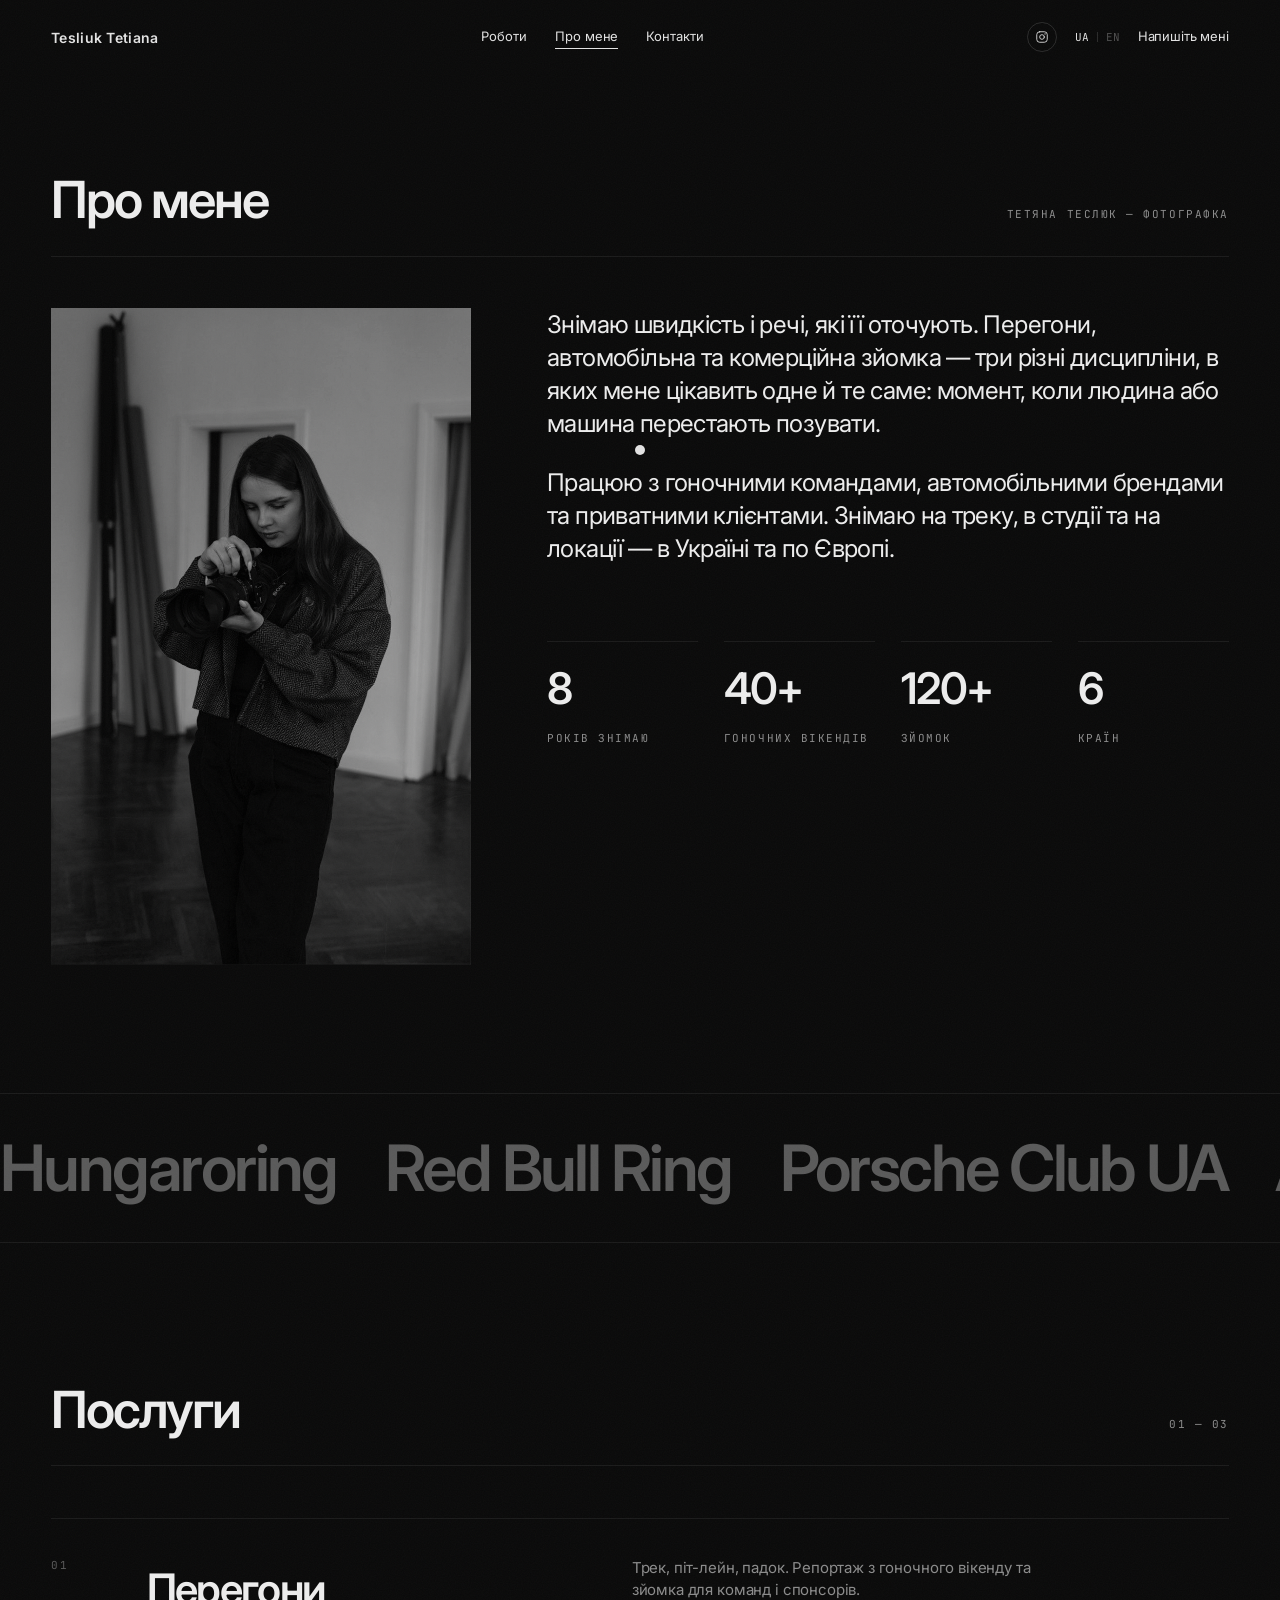
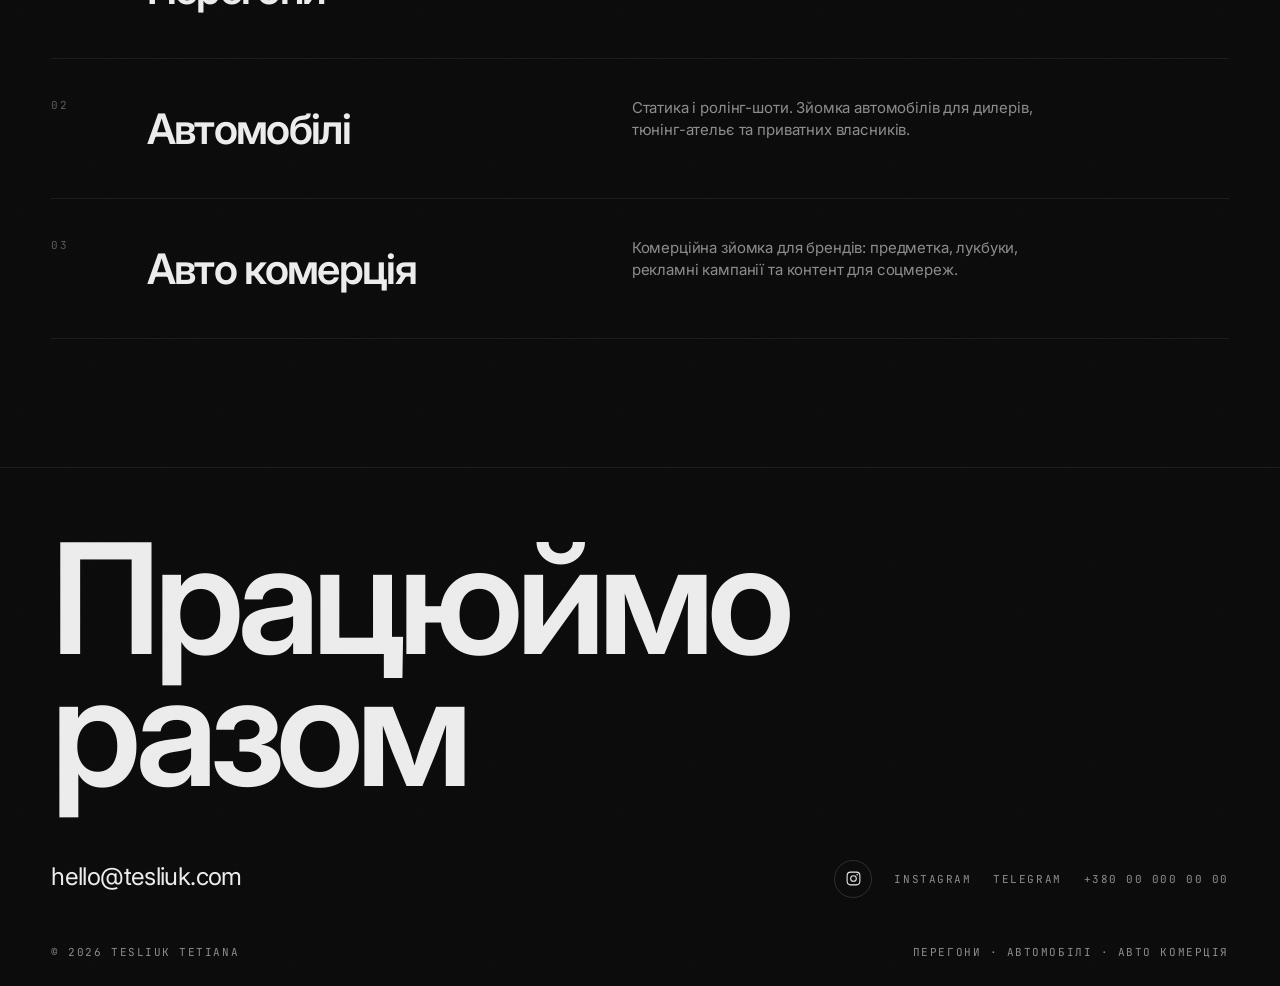
==== about.html @ 34811f21 "Портфолио Tesliuk Tetiana: первая версия сайта Статический сайт без сборки: главная с плывущей ленто" ====
<!doctype html>
<html lang="uk">
<head>
  <meta charset="utf-8">
  <meta name="viewport" content="width=device-width, initial-scale=1">
  <meta name="description" content="">
  <link rel="preconnect" href="https://fonts.googleapis.com">
  <link rel="preconnect" href="https://fonts.gstatic.com" crossorigin>
  <link href="https://fonts.googleapis.com/css2?family=Inter:wght@400;500;600&family=JetBrains+Mono:wght@400&display=swap" rel="stylesheet">
  <link rel="icon" href="/favicon.svg" type="image/svg+xml">
  <link rel="canonical" href="https://tesliuk-tetiana.netlify.app/about.html">

  <meta property="og:type" content="website">
  <meta property="og:site_name" content="Tesliuk Tetiana">
  <meta property="og:locale" content="uk_UA">
  <meta property="og:locale:alternate" content="en_US">
  <meta property="og:url" content="https://tesliuk-tetiana.netlify.app/about.html">
  <meta property="og:title" content="Про мене — Tesliuk Tetiana">
  <meta property="og:description" content="Тетяна Теслюк: перегони, автомобільна та комерційна зйомка.">
  <meta property="og:image" content="https://tesliuk-tetiana.netlify.app/images/hero/drift-bmw.jpg">
  <meta property="og:image:width" content="2000">
  <meta property="og:image:height" content="1124">
  <meta name="twitter:card" content="summary_large_image">

  <link rel="stylesheet" href="assets/css/style.css">
  <title>About — Tesliuk Tetiana</title>
</head>
<body data-title="titles.about">
  <div class="grain"></div>

  <header class="hdr">
    <a class="hdr__logo" href="index.html" data-name>Tesliuk Tetiana</a>

    <nav class="hdr__nav">
      <a class="ul" href="index.html" data-i18n="nav.work">Work</a>
      <a class="ul" href="about.html" data-i18n="nav.about">About</a>
      <a class="ul" href="contact.html" data-i18n="nav.contact">Contact</a>
    </nav>

    <div class="hdr__right">
      <a class="ig" href="#" data-ig target="_blank" rel="noopener" aria-label="Instagram"><svg viewBox="0 0 24 24" fill="none" stroke="currentColor" stroke-width="1.5" stroke-linecap="round" stroke-linejoin="round" aria-hidden="true"><rect x="3" y="3" width="18" height="18" rx="5"/><circle cx="12" cy="12" r="4"/><circle cx="17.2" cy="6.8" r="1.1" fill="currentColor" stroke="none"/></svg></a>
      <div class="lang" data-lang></div>
      <a class="ul" href="contact.html" data-i18n="nav.talk">Let’s talk</a>
    </div>

    <div class="hdr__m">
      <a class="ig" href="#" data-ig target="_blank" rel="noopener" aria-label="Instagram"><svg viewBox="0 0 24 24" fill="none" stroke="currentColor" stroke-width="1.5" stroke-linecap="round" stroke-linejoin="round" aria-hidden="true"><rect x="3" y="3" width="18" height="18" rx="5"/><circle cx="12" cy="12" r="4"/><circle cx="17.2" cy="6.8" r="1.1" fill="currentColor" stroke="none"/></svg></a>
      <div class="lang" data-lang></div>
      <button class="burger" type="button" aria-label="Menu"><i></i><i></i></button>
    </div>
  </header>

  <div class="menu">
    <nav class="menu__list">
      <a href="index.html" data-i18n="nav.work">Work</a>
      <a href="about.html" data-i18n="nav.about">About</a>
      <a href="contact.html" data-i18n="nav.contact">Contact</a>
    </nav>
    <div class="menu__foot">
      <span class="mono">© <span data-year></span> — <span data-name></span></span>
      <a class="ig" href="#" data-ig target="_blank" rel="noopener" aria-label="Instagram"><svg viewBox="0 0 24 24" fill="none" stroke="currentColor" stroke-width="1.5" stroke-linecap="round" stroke-linejoin="round" aria-hidden="true"><rect x="3" y="3" width="18" height="18" rx="5"/><circle cx="12" cy="12" r="4"/><circle cx="17.2" cy="6.8" r="1.1" fill="currentColor" stroke="none"/></svg></a>
    </div>
  </div>

  <section class="sec" style="padding-top:calc(var(--pad) + 110px)">
    <div class="sec__head">
      <h1 class="sec__title" data-i18n="sections.about">About</h1>
      <span class="mono" data-i18n="sections.aboutSub">Tetiana Tesliuk — Photographer</span>
    </div>

    <div class="cols">
      <div class="reveal">
        <div class="frame frame--color" data-ratio="tall" style="max-width:420px">
          <img src="images/about.jpg" alt="Tesliuk Tetiana" loading="lazy">
          <div class="ph"><span>portrait</span></div>
        </div>
      </div>
      <div class="reveal" data-d="1">
        <div class="lead" data-bio></div>

        <div class="facts">
          <div><b>8</b><span class="mono" data-fact></span></div>
          <div><b>40+</b><span class="mono" data-fact></span></div>
          <div><b>120+</b><span class="mono" data-fact></span></div>
          <div><b>6</b><span class="mono" data-fact></span></div>
        </div>
      </div>
    </div>
  </section>

  <div class="marq" data-marquee></div>

  <section class="sec">
    <div class="sec__head">
      <h2 class="sec__title" data-i18n="sections.services">Services</h2>
      <span class="mono" data-i18n="sections.servicesNum">01 — 03</span>
    </div>
    <div class="srv" data-services></div>
  </section>

  <footer class="ftr">
    <h2 class="ftr__big reveal">
      <span data-i18n="footer.big1">Let’s</span><br><span data-i18n="footer.big2">work</span>
    </h2>
    <div class="ftr__row">
      <a class="lead ul" href="#" data-email data-cursor="write"></a>
      <div class="ftr__links mono">
        <a class="ig" href="#" data-ig target="_blank" rel="noopener" aria-label="Instagram"><svg viewBox="0 0 24 24" fill="none" stroke="currentColor" stroke-width="1.5" stroke-linecap="round" stroke-linejoin="round" aria-hidden="true"><rect x="3" y="3" width="18" height="18" rx="5"/><circle cx="12" cy="12" r="4"/><circle cx="17.2" cy="6.8" r="1.1" fill="currentColor" stroke="none"/></svg></a>
        <a class="ul" href="#" data-ig target="_blank" rel="noopener">Instagram</a>
        <a class="ul" href="#" data-tg target="_blank" rel="noopener">Telegram</a>
        <a class="ul" href="#" data-phone></a>
      </div>
    </div>
    <div class="ftr__row mono" style="margin-top:46px">
      <span>© <span data-year></span> <span data-name></span></span>
      <span data-i18n="hero.tagline">Racing · Automotive · Commerce</span>
    </div>
  </footer>

  <script src="assets/js/data.js"></script>
  <script src="assets/js/main.js"></script>
</body>
</html>
---- assets/css/style.css ----
/* ============================================================
   TESLIUK — design system
   ============================================================ */

:root{
  --bg:        #0A0A0A;
  --bg-2:      #111111;
  --line:      rgba(255,255,255,.14);
  --line-soft: rgba(255,255,255,.07);
  --fg:        #EDEDED;
  --fg-dim:    #8C8C8C;
  --fg-faint:  #5A5A5A;
  --accent:    #E23A24;

  --pad: clamp(20px, 4vw, 64px);
  --gap: clamp(16px, 2vw, 32px);

  --ease: cubic-bezier(.22,.61,.36,1);
  --slow: cubic-bezier(.16,1,.3,1);
}

*,*::before,*::after{ box-sizing:border-box; }

html{ -webkit-text-size-adjust:100%; }

body{
  margin:0;
  background:var(--bg);
  color:var(--fg);
  font-family:"Inter","Helvetica Neue",Helvetica,Arial,sans-serif;
  font-size:15px;
  line-height:1.5;
  font-weight:400;
  letter-spacing:-.01em;
  -webkit-font-smoothing:antialiased;
  overflow-x:hidden;
}

body.is-locked{ overflow:hidden; }

img{ display:block; max-width:100%; }
a{ color:inherit; text-decoration:none; }
button{ font:inherit; color:inherit; background:none; border:0; cursor:pointer; }

::selection{ background:var(--accent); color:#fff; }

/* ---------- film grain over everything ---------- */
.grain{
  position:fixed; inset:-200%;
  z-index:9000; pointer-events:none;
  opacity:.035;
  background-image:url("data:image/svg+xml,%3Csvg xmlns='http://www.w3.org/2000/svg' width='200' height='200'%3E%3Cfilter id='n'%3E%3CfeTurbulence type='fractalNoise' baseFrequency='.85' numOctaves='3'/%3E%3C/filter%3E%3Crect width='100%25' height='100%25' filter='url(%23n)'/%3E%3C/svg%3E");
  animation:grain 7s steps(6) infinite;
}
@keyframes grain{
  0%,100%{ transform:translate(0,0) }
  16%{ transform:translate(-5%,-5%) }
  33%{ transform:translate(3%,-8%) }
  50%{ transform:translate(-4%,6%) }
  66%{ transform:translate(6%,3%) }
  83%{ transform:translate(-2%,-3%) }
}

/* ---------- typography ---------- */
.display{
  font-weight:600;
  letter-spacing:-.045em;
  line-height:.84;
  text-transform:none;
  margin:0;
}
.mono{
  font-family:"JetBrains Mono",ui-monospace,SFMono-Regular,Menlo,monospace;
  font-size:11px;
  letter-spacing:.14em;
  text-transform:uppercase;
  color:var(--fg-dim);
  font-weight:400;
}
.lead{
  font-size:clamp(17px,1.9vw,26px);
  line-height:1.35;
  letter-spacing:-.025em;
  font-weight:400;
}

/* ---------- link with sliding underline ---------- */
.ul{ position:relative; display:inline-block; }
.ul::after{
  content:""; position:absolute; left:0; bottom:-2px;
  width:100%; height:1px; background:currentColor;
  transform:scaleX(0); transform-origin:right;
  transition:transform .5s var(--slow);
}
.ul:hover::after,.ul.is-active::after{ transform:scaleX(1); transform-origin:left; }
.ul.is-active{ color:var(--fg); }

/* ============================================================
   PRELOADER
   ============================================================ */
.loader{
  position:fixed; inset:0; z-index:9500;
  background:var(--bg);
  display:flex; align-items:flex-end; justify-content:space-between;
  padding:var(--pad);
  transition:transform 1s var(--slow);
}
.loader.is-done{ transform:translateY(-101%); }
.loader__name{ font-size:clamp(28px,6vw,72px); }
.loader__num{ font-size:clamp(28px,6vw,72px); font-weight:600; letter-spacing:-.04em; }
.loader__bar{
  position:absolute; left:var(--pad); right:var(--pad); bottom:calc(var(--pad) + 110px);
  height:1px; background:var(--line-soft);
}
.loader__bar i{ display:block; height:100%; width:0; background:var(--fg); }

/* ============================================================
   HEADER
   ============================================================ */
.hdr{
  position:fixed; top:0; left:0; right:0; z-index:200;
  display:flex; align-items:center; justify-content:space-between;
  padding:22px var(--pad);
  mix-blend-mode:difference;
  transition:transform .6s var(--slow);
}
.hdr.is-hidden{ transform:translateY(-110%); }
.hdr__logo{
  font-size:14px; font-weight:600; letter-spacing:.02em;
}
.hdr__nav{ display:flex; gap:28px; }
.hdr__nav a{ font-size:13px; letter-spacing:-.005em; color:var(--fg); }
.hdr__right{ display:flex; align-items:center; gap:18px; font-size:13px; }
.hdr__m{ display:none; align-items:center; gap:14px; }

/* иконка инстаграма — на ховере просто инверсия цвета */
.ig{
  display:inline-flex; align-items:center; justify-content:center;
  width:30px; height:30px; flex:none;
  border:1px solid var(--line); border-radius:50%;
  color:var(--fg);
  transition:background .35s var(--ease), color .35s var(--ease), border-color .35s var(--ease);
}
.ig svg{ width:14px; height:14px; }
.ig:hover{ background:var(--fg); color:var(--bg); border-color:var(--fg); }

/* переключатель языков */
.lang{
  display:flex; align-items:center; gap:8px;
  font-family:"JetBrains Mono",ui-monospace,Menlo,monospace;
  font-size:11px; letter-spacing:.12em;
}
.lang i{ display:block; width:1px; height:10px; background:var(--line); }
.lang button{
  color:var(--fg-faint); padding:0;
  transition:color .35s var(--ease);
}
.lang button:hover{ color:var(--fg-dim); }
.lang button.is-on{ color:var(--fg); }

.burger{ display:block; width:26px; height:14px; position:relative; }
.burger i{ position:absolute; left:0; width:100%; height:1px; background:var(--fg); transition:.4s var(--slow); }
.burger i:nth-child(1){ top:0; }
.burger i:nth-child(2){ bottom:0; }
.burger.is-open i:nth-child(1){ top:6px; transform:rotate(45deg); }
.burger.is-open i:nth-child(2){ bottom:7px; transform:rotate(-45deg); }

/* mobile menu */
.menu{
  position:fixed; inset:0; z-index:150;
  background:var(--bg);
  padding:calc(var(--pad) + 60px) var(--pad) var(--pad);
  display:flex; flex-direction:column; justify-content:space-between;
  clip-path:inset(0 0 100% 0);
  transition:clip-path .8s var(--slow);
  visibility:hidden;
}
.menu.is-open{ clip-path:inset(0 0 0 0); visibility:visible; }
.menu__foot{ display:flex; align-items:center; justify-content:space-between; gap:16px; }
.menu__list a{
  display:block; font-size:clamp(40px,11vw,80px);
  font-weight:600; letter-spacing:-.045em; line-height:1.05;
  padding:4px 0;
}

/* ============================================================
   CURSOR
   ============================================================ */
.cursor{
  position:fixed; top:0; left:0; z-index:9100;
  width:10px; height:10px; border-radius:50%;
  background:var(--fg); pointer-events:none;
  transform:translate(-50%,-50%);
  transition:width .35s var(--slow),height .35s var(--slow),background .35s var(--slow);
  mix-blend-mode:difference;
}
.cursor.is-big{ width:86px; height:86px; }
.cursor__label{
  position:absolute; inset:0; display:flex; align-items:center; justify-content:center;
  font-size:10px; letter-spacing:.12em; text-transform:uppercase;
  color:var(--bg); opacity:0; transition:opacity .3s;
  font-family:"JetBrains Mono",monospace;
}
.cursor.is-big .cursor__label{ opacity:1; }
@media (hover:none){ .cursor{ display:none; } }

/* ============================================================
   HERO
   ============================================================ */
.hero{
  min-height:100svh;
  padding:clamp(76px,9vh,104px) var(--pad) var(--pad);
  display:flex;
  position:relative; overflow:hidden;
}
.hero__inner{
  position:relative; z-index:3; flex:1;
  display:flex; flex-direction:column;
  pointer-events:none;
}
.hero__spacer{ flex:1 1 auto; min-height:18px; }
/* ---- плывущий коллаж на первом экране ---- */
.hero__flow{
  --k:1;                      /* множитель масштаба раскладки */
  position:absolute; inset:0; z-index:1;
  overflow:hidden; pointer-events:none;
}
.flow__track{
  position:absolute; top:0; left:0;
  height:100%; display:flex; width:max-content;
  animation:flowroll 64s linear infinite;
}
.flow__row{
  position:relative; flex:none;
  width:calc(100vw * var(--k)); height:100%;
}
@keyframes flowroll{ to{ transform:translateX(-50%); } }

/* вуаль между фото и заголовком */
.hero__veil{
  position:absolute; inset:0; z-index:2; pointer-events:none;
  background:
    linear-gradient(to top, rgba(10,10,10,.94) 0%, rgba(10,10,10,.58) 32%, rgba(10,10,10,.14) 60%, transparent 100%),
    linear-gradient(to right, rgba(10,10,10,.55) 0%, transparent 44%);
}

.fcard{
  position:absolute;
  left:calc(var(--x) * 1vw * var(--k));
  top:calc(var(--t) * 1vh);
  width:calc(var(--w) * 1vw * var(--k));
  aspect-ratio:var(--r);
  overflow:hidden; background:#121212;
  pointer-events:auto;
  transform:perspective(1100px);
  transition:transform .6s var(--slow), box-shadow .6s var(--ease);
  will-change:transform;
}
.fcard img{ width:100%; height:100%; object-fit:cover; }
.fcard::after{
  content:""; position:absolute; inset:0;
  background:rgba(10,10,10,.18);
  transition:background .6s var(--ease);
  pointer-events:none;
}
.fcard.is-lit::after{ background:rgba(10,10,10,0); }
.fcard.is-lit{ box-shadow:0 32px 70px rgba(0,0,0,.65); z-index:2; }

.hero__top{
  display:flex; justify-content:space-between; gap:var(--gap);
  flex:none;
}
.hero__meta{ max-width:30ch; }
.hero__title{
  font-size:clamp(46px,13.5vw,210px);
  font-weight:600; letter-spacing:-.05em; line-height:.82;
  margin:0;
}
.hero__title .word{ display:block; overflow:hidden; }
.hero__title .word span{ display:block; transform:translateY(102%); }
.hero__sub{
  display:flex; justify-content:space-between; align-items:flex-end;
  gap:var(--gap); margin-top:26px; flex-wrap:wrap;
  padding-top:18px; border-top:1px solid var(--line-soft);
}
.hero__tags{ display:flex; gap:22px; flex-wrap:wrap; }

.scroll-hint{ display:flex; align-items:center; gap:10px; }
.scroll-hint i{
  display:block; width:1px; height:34px; background:var(--line);
  position:relative; overflow:hidden;
}
.scroll-hint i::after{
  content:""; position:absolute; inset:0; background:var(--fg);
  animation:drip 2s var(--ease) infinite;
}
@keyframes drip{
  0%{ transform:translateY(-100%) } 55%{ transform:translateY(0) }
  100%{ transform:translateY(100%) }
}

/* ============================================================
   SECTION SHELL
   ============================================================ */
.sec{ padding:clamp(70px,10vw,150px) var(--pad); }
.sec__head{
  display:flex; justify-content:space-between; align-items:baseline;
  gap:var(--gap); padding-bottom:18px; margin-bottom:clamp(28px,4vw,54px);
  border-bottom:1px solid var(--line-soft);
  flex-wrap:wrap;
}
.sec__title{ font-size:clamp(26px,4vw,52px); font-weight:600; letter-spacing:-.04em; margin:0; }

/* ---------- filter ---------- */
.filter{ display:flex; gap:20px; flex-wrap:wrap; }
.filter button{
  font-size:13px; color:var(--fg-dim); position:relative; padding-bottom:3px;
  transition:color .4s var(--ease);
}
.filter button::after{
  content:""; position:absolute; left:0; bottom:0; width:100%; height:1px;
  background:currentColor; transform:scaleX(0); transform-origin:right;
  transition:transform .5s var(--slow);
}
.filter button:hover{ color:var(--fg); }
.filter button.is-on{ color:var(--fg); }
.filter button.is-on::after{ transform:scaleX(1); transform-origin:left; }

/* ============================================================
   WORK GRID
   ============================================================ */
.grid{
  display:grid;
  grid-template-columns:repeat(2,1fr);
  gap:clamp(28px,5vw,96px) var(--gap);
}
.card{ display:block; }
.card:nth-child(even){ margin-top:clamp(0px,9vw,130px); }
.card.is-gone{ display:none; }

.frame{
  position:relative; overflow:hidden;
  background:var(--bg-2);
}
.frame::before{ content:""; display:block; padding-top:128%; }
.frame[data-ratio="landscape"]::before{ padding-top:66.6%; }
.frame[data-ratio="portrait"]::before{ padding-top:128%; }
.frame[data-ratio="square"]::before{ padding-top:100%; }
.frame[data-ratio="tall"]::before{ padding-top:156.3%; }   /* 819 x 1280 */

.frame img{
  position:absolute; inset:0; width:100%; height:100%;
  object-fit:cover;
  transform:scale(1.001);
  transition:transform 1.1s var(--slow), filter .7s var(--ease);
  filter:grayscale(1) contrast(1.04);
}
.card:hover .frame img{ transform:scale(1.05); filter:grayscale(0) contrast(1.02); }

/* одиночная рамка (портрет на About): ч/б -> цвет при наведении */
.frame--color img{
  filter:grayscale(1) contrast(1.04);
  transition:filter .8s var(--ease), transform 1.2s var(--slow);
}
.frame--color:hover img{ filter:grayscale(0) contrast(1); transform:scale(1.03); }

/* reveal curtain */
.frame::after{
  content:""; position:absolute; inset:0; background:var(--bg);
  transform:translateY(0);
  transition:transform 1.1s var(--slow);
  z-index:2;
}
.reveal.is-in .frame::after{ transform:translateY(-101%); }

/* placeholder when the photo isn't there yet */
.frame.is-empty{
  background:
    linear-gradient(135deg,#171717 0%,#0E0E0E 48%,#1C1C1C 100%);
}
.frame.is-empty img{ opacity:0; }
.frame.is-empty::before{ }
.ph{
  position:absolute; inset:0; display:none;
  align-items:center; justify-content:center; flex-direction:column; gap:8px;
  color:var(--fg-faint);
  border:1px solid var(--line-soft);
}
.frame.is-empty .ph{ display:flex; }
.ph span{ font-family:"JetBrains Mono",monospace; font-size:10px; letter-spacing:.14em; text-transform:uppercase; }
.ph svg{ width:26px; height:26px; opacity:.5; }

.card__meta{
  display:flex; justify-content:space-between; align-items:baseline;
  gap:16px; margin-top:16px;
}
.card__title{ font-size:clamp(17px,1.6vw,22px); font-weight:500; letter-spacing:-.025em; }
.card__cat{ color:var(--fg-dim); }
.card__idx{ color:var(--fg-faint); }

/* ============================================================
   MARQUEE
   ============================================================ */
.marq{
  border-top:1px solid var(--line-soft);
  border-bottom:1px solid var(--line-soft);
  overflow:hidden; padding:26px 0;
  display:flex; gap:48px;
  white-space:nowrap;
}
.marq__row{ display:flex; gap:48px; animation:slide 38s linear infinite; }
.marq span{ font-size:clamp(28px,5vw,74px); font-weight:600; letter-spacing:-.04em; color:var(--fg-faint); }
.marq span em{ font-style:normal; color:var(--fg); }
@keyframes slide{ to{ transform:translateX(-100%); } }

/* ============================================================
   SERVICES
   ============================================================ */
.srv{ border-top:1px solid var(--line-soft); }
.srv__row{
  position:relative; isolation:isolate;
  display:grid; grid-template-columns:70px 1fr 1.3fr;
  gap:var(--gap); align-items:start;
  padding:clamp(22px,3vw,38px) 0;
  border-bottom:1px solid var(--line-soft);
  transition:padding .7s var(--slow);
}

/* подсветка строки заезжает слева */
.srv__row::before{
  content:""; position:absolute; z-index:-1;
  top:0; bottom:0; left:calc(var(--pad) * -1); right:calc(var(--pad) * -1);
  background:rgba(255,255,255,.04);
  transform:scaleX(0); transform-origin:left;
  transition:transform .7s var(--slow);
}

.srv__n{ color:var(--fg-faint); transition:color .5s var(--ease); }
.srv__t{
  font-size:clamp(22px,3.4vw,42px); font-weight:600; letter-spacing:-.04em;
  transition:color .5s var(--ease);
}
.srv__d{ color:var(--fg-dim); max-width:46ch; transition:color .5s var(--ease); }

/* наведение: строка уезжает вправо, заголовок краснеет */
.srv__row:hover{ padding-left:clamp(18px,3.4vw,56px); }
.srv__row:hover::before{ transform:scaleX(1); }
.srv__row:hover .srv__n{ color:var(--fg); }
.srv__row:hover .srv__t{ color:var(--accent); }
.srv__row:hover .srv__d{ color:var(--fg); }

/* соседние строки в это время притухают */
.srv:hover .srv__row:not(:hover) .srv__t{ color:var(--fg-faint); }
.srv:hover .srv__row:not(:hover) .srv__d{ color:var(--fg-faint); }

/* ============================================================
   ABOUT / TEXT BLOCKS
   ============================================================ */
.cols{ display:grid; grid-template-columns:1fr 1.45fr; gap:var(--gap); }
.cols p{ margin:0 0 1.1em; }
.cols p:last-child{ margin-bottom:0; }

.about__portrait{ margin-top:clamp(40px,6vw,90px); }

.facts{ display:grid; grid-template-columns:repeat(4,1fr); gap:var(--gap); margin-top:clamp(40px,6vw,80px); }
.facts div{ border-top:1px solid var(--line-soft); padding-top:14px; }
.facts b{ display:block; font-size:clamp(26px,3.4vw,46px); font-weight:600; letter-spacing:-.04em; margin-bottom:4px; }

/* ============================================================
   PROJECT PAGE
   ============================================================ */
.proj__head{ padding:calc(var(--pad) + 90px) var(--pad) 0; }
.proj__title{ font-size:clamp(46px,11vw,160px); font-weight:600; letter-spacing:-.05em; line-height:.86; margin:0 0 30px; }
.proj__meta{
  display:grid; grid-template-columns:repeat(4,1fr); gap:var(--gap);
  padding-top:18px; border-top:1px solid var(--line-soft);
}
.proj__meta div b{ display:block; color:var(--fg); font-weight:400; margin-top:6px; }
.proj__intro{ padding:clamp(50px,7vw,100px) var(--pad); }
.proj__gallery{
  padding:0 var(--pad) clamp(60px,9vw,120px);
  display:grid; grid-template-columns:repeat(2,1fr);
  gap:clamp(28px,5vw,80px) var(--gap);
  align-items:start;
}
.shot{ margin:0; }
.shot[data-ratio="landscape"],
.shot[data-ratio="square"]{ grid-column:1 / -1; }
/* каждая вторая вертикаль чуть опускается — живой editorial-ритм */
.shot.is-offset{ margin-top:clamp(0px,7vw,110px); }
.shot figcaption{ margin-top:12px; }

.proj__next{
  border-top:1px solid var(--line-soft);
  padding:clamp(40px,6vw,80px) var(--pad);
  display:flex; justify-content:space-between; align-items:center; gap:var(--gap);
}
.proj__next a{ font-size:clamp(30px,6vw,86px); font-weight:600; letter-spacing:-.045em; }

/* ============================================================
   CONTACT
   ============================================================ */
.contact__mail{
  display:inline-block;
  font-size:clamp(30px,7.5vw,110px); font-weight:600;
  letter-spacing:-.05em; line-height:1; word-break:break-word;
}
.contact__grid{ display:grid; grid-template-columns:repeat(3,1fr); gap:var(--gap); margin-top:clamp(50px,7vw,100px); }
.contact__grid div{ border-top:1px solid var(--line-soft); padding-top:14px; }
.contact__grid a{ display:block; margin-top:6px; }

.form{ display:grid; gap:26px; margin-top:clamp(50px,7vw,90px); max-width:640px; }
.form label{ display:block; }
.form input,.form textarea{
  width:100%; background:none; border:0; border-bottom:1px solid var(--line);
  color:var(--fg); font:inherit; padding:10px 0; outline:none;
  transition:border-color .4s var(--ease);
}
.form input:focus,.form textarea:focus{ border-color:var(--fg); }
.form textarea{ resize:vertical; min-height:90px; }
.btn{
  justify-self:start;
  border:1px solid var(--line); border-radius:999px;
  padding:14px 30px; font-size:13px;
  position:relative; overflow:hidden; isolation:isolate;
  transition:color .4s var(--ease), border-color .4s var(--ease);
}
.btn::after{
  content:""; position:absolute; inset:0; background:var(--fg); z-index:-1;
  transform:translateY(101%); transition:transform .5s var(--slow);
}
.btn:hover{ color:var(--bg); border-color:var(--fg); }
.btn:hover::after{ transform:translateY(0); }

/* ============================================================
   FOOTER
   ============================================================ */
.ftr{
  border-top:1px solid var(--line-soft);
  padding:clamp(40px,5vw,70px) var(--pad) 26px;
}
.ftr__big{ font-size:clamp(40px,12vw,180px); font-weight:600; letter-spacing:-.05em; line-height:.86; margin:0 0 clamp(30px,5vw,70px); }
.ftr__row{ display:flex; justify-content:space-between; gap:var(--gap); flex-wrap:wrap; }
.ftr__links{ display:flex; align-items:center; gap:22px; flex-wrap:wrap; }
.ftr__links .ig{ width:38px; height:38px; }
.ftr__links .ig svg{ width:17px; height:17px; }

/* ============================================================
   SCROLL REVEAL
   ============================================================ */
.reveal{ opacity:0; transform:translateY(26px); transition:opacity .9s var(--slow), transform .9s var(--slow); }
.reveal.is-in{ opacity:1; transform:none; }
.reveal[data-d="1"]{ transition-delay:.08s }
.reveal[data-d="2"]{ transition-delay:.16s }
.reveal[data-d="3"]{ transition-delay:.24s }

/* ============================================================
   RESPONSIVE
   ============================================================ */
@media (max-width:900px){
  .hdr__nav{ display:none; }
  .hdr__right{ display:none; }
  .hdr__m{ display:flex; }
  /* на телефоне та же раскладка, но крупнее — иначе кадры нечитаемы */
  .hero__flow{ --k:2.3; }
  .hero__spacer{ order:0; }
  .hero__top{ order:1; margin-bottom:16px; }
  .hero__title{ order:2; }
  .hero__sub{ order:3; }
  .hero__veil{
    background:linear-gradient(to top,
      rgba(10,10,10,.96) 0%, rgba(10,10,10,.72) 30%,
      rgba(10,10,10,.26) 58%, rgba(10,10,10,.05) 100%);
  }
  .hero__meta{ display:none; }
  .grid{ grid-template-columns:1fr; gap:46px; }
  .card:nth-child(even){ margin-top:0; }
  .cols{ grid-template-columns:1fr; gap:24px; }
  .facts{ grid-template-columns:repeat(2,1fr); }
  .srv__row{ grid-template-columns:44px 1fr; }
  .srv__row:hover{ padding-left:0; }
  .srv__d{ grid-column:2; }
  .proj__meta{ grid-template-columns:repeat(2,1fr); row-gap:22px; }
  .contact__grid{ grid-template-columns:1fr; row-gap:22px; }
  .proj__gallery{ grid-template-columns:1fr; gap:34px; }
  .shot.is-offset{ margin-top:0; }
}

@media (prefers-reduced-motion:reduce){
  *{ animation-duration:.01ms !important; transition-duration:.01ms !important; }
  .reveal{ opacity:1; transform:none; }
  .frame::after{ display:none; }
}
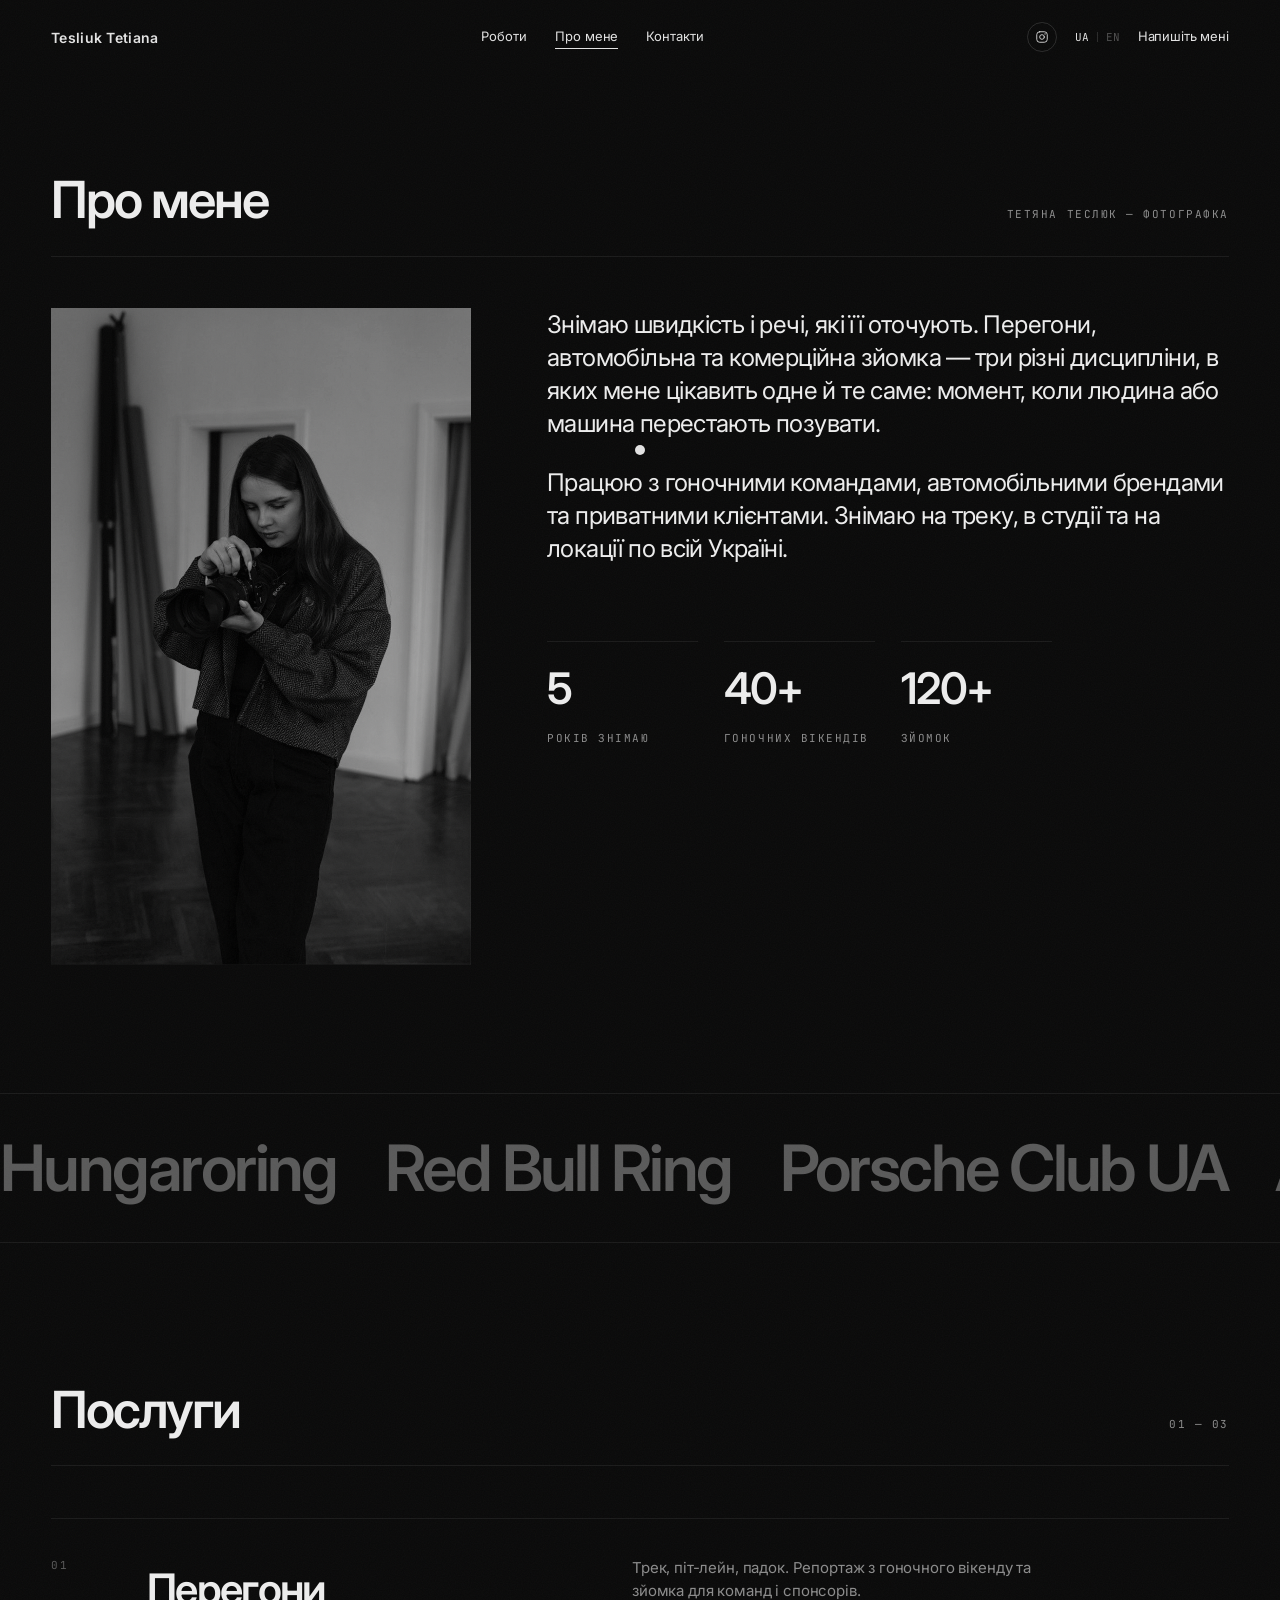
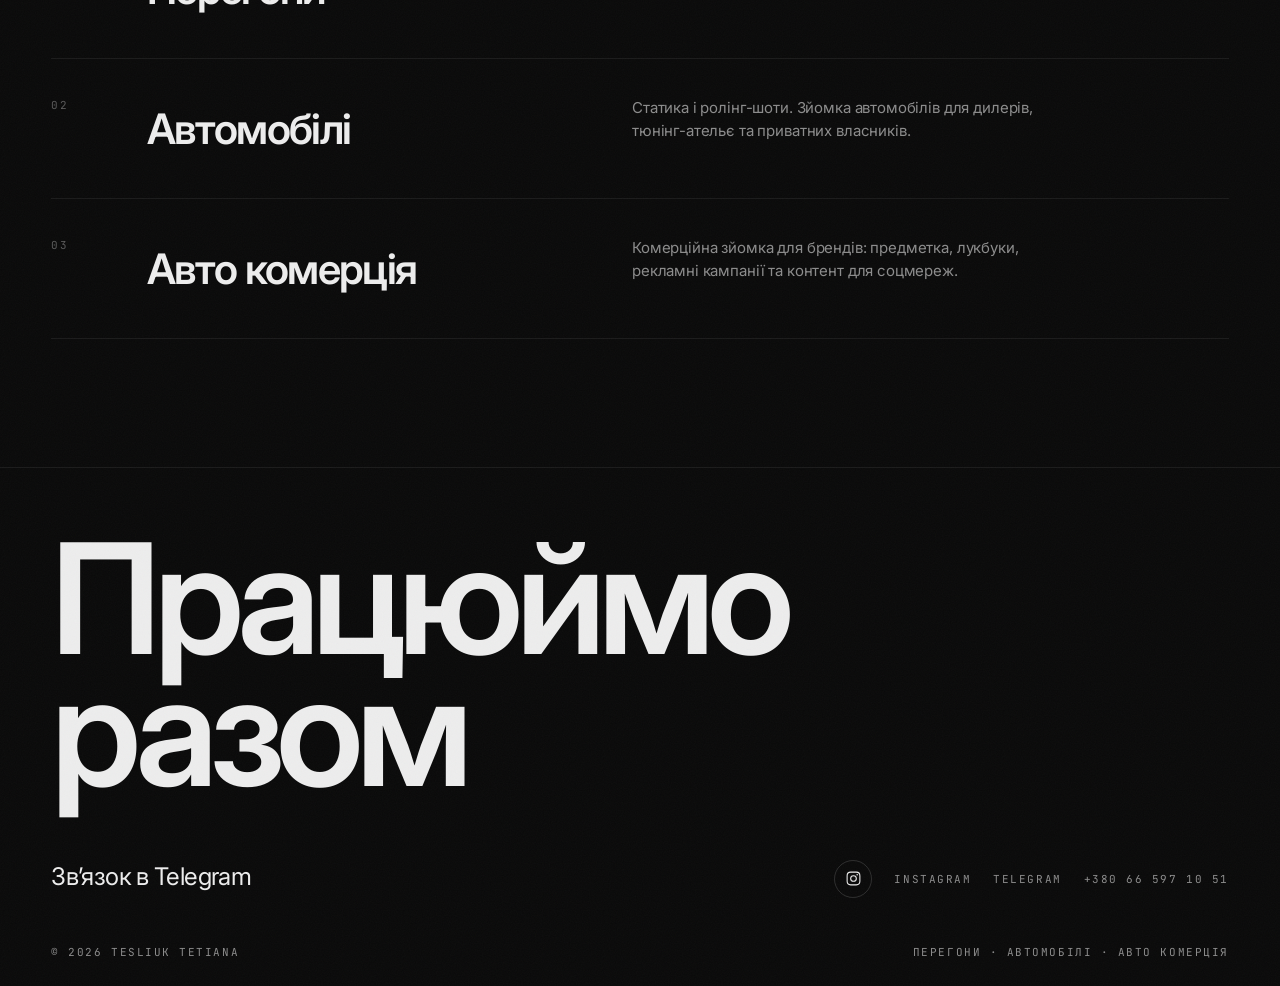
==== commit 6e292903: "Вертикальный формат 4:5, Telegram вместо почты, плавный ховер услуг - галереи и обложки проектов пер" ====
--- a/about.html
+++ b/about.html
@@ -8,16 +8,16 @@
   <link rel="preconnect" href="https://fonts.gstatic.com" crossorigin>
   <link href="https://fonts.googleapis.com/css2?family=Inter:wght@400;500;600&family=JetBrains+Mono:wght@400&display=swap" rel="stylesheet">
   <link rel="icon" href="/favicon.svg" type="image/svg+xml">
-  <link rel="canonical" href="https://tesliuk-tetiana.netlify.app/about.html">
+  <link rel="canonical" href="https://tesliukphoto.netlify.app/about.html">
 
   <meta property="og:type" content="website">
   <meta property="og:site_name" content="Tesliuk Tetiana">
   <meta property="og:locale" content="uk_UA">
   <meta property="og:locale:alternate" content="en_US">
-  <meta property="og:url" content="https://tesliuk-tetiana.netlify.app/about.html">
+  <meta property="og:url" content="https://tesliukphoto.netlify.app/about.html">
   <meta property="og:title" content="Про мене — Tesliuk Tetiana">
   <meta property="og:description" content="Тетяна Теслюк: перегони, автомобільна та комерційна зйомка.">
-  <meta property="og:image" content="https://tesliuk-tetiana.netlify.app/images/hero/drift-bmw.jpg">
+  <meta property="og:image" content="https://tesliukphoto.netlify.app/images/hero/drift-bmw.jpg">
   <meta property="og:image:width" content="2000">
   <meta property="og:image:height" content="1124">
   <meta name="twitter:card" content="summary_large_image">
@@ -40,7 +40,7 @@
     <div class="hdr__right">
       <a class="ig" href="#" data-ig target="_blank" rel="noopener" aria-label="Instagram"><svg viewBox="0 0 24 24" fill="none" stroke="currentColor" stroke-width="1.5" stroke-linecap="round" stroke-linejoin="round" aria-hidden="true"><rect x="3" y="3" width="18" height="18" rx="5"/><circle cx="12" cy="12" r="4"/><circle cx="17.2" cy="6.8" r="1.1" fill="currentColor" stroke="none"/></svg></a>
       <div class="lang" data-lang></div>
-      <a class="ul" href="contact.html" data-i18n="nav.talk">Let’s talk</a>
+      <a class="ul" href="#" data-tg target="_blank" rel="noopener" data-i18n="nav.talk">Let’s talk</a>
     </div>
 
     <div class="hdr__m">
@@ -79,10 +79,9 @@
         <div class="lead" data-bio></div>
 
         <div class="facts">
-          <div><b>8</b><span class="mono" data-fact></span></div>
+          <div><b>5</b><span class="mono" data-fact></span></div>
           <div><b>40+</b><span class="mono" data-fact></span></div>
           <div><b>120+</b><span class="mono" data-fact></span></div>
-          <div><b>6</b><span class="mono" data-fact></span></div>
         </div>
       </div>
     </div>
@@ -103,7 +102,7 @@
       <span data-i18n="footer.big1">Let’s</span><br><span data-i18n="footer.big2">work</span>
     </h2>
     <div class="ftr__row">
-      <a class="lead ul" href="#" data-email data-cursor="write"></a>
+      <a class="lead ul" href="#" data-tglink data-cursor="write" target="_blank" rel="noopener"></a>
       <div class="ftr__links mono">
         <a class="ig" href="#" data-ig target="_blank" rel="noopener" aria-label="Instagram"><svg viewBox="0 0 24 24" fill="none" stroke="currentColor" stroke-width="1.5" stroke-linecap="round" stroke-linejoin="round" aria-hidden="true"><rect x="3" y="3" width="18" height="18" rx="5"/><circle cx="12" cy="12" r="4"/><circle cx="17.2" cy="6.8" r="1.1" fill="currentColor" stroke="none"/></svg></a>
         <a class="ul" href="#" data-ig target="_blank" rel="noopener">Instagram</a>
--- a/assets/css/style.css
+++ b/assets/css/style.css
@@ -342,9 +342,9 @@
   position:relative; overflow:hidden;
   background:var(--bg-2);
 }
-.frame::before{ content:""; display:block; padding-top:128%; }
+.frame::before{ content:""; display:block; padding-top:125%; }   /* 4:5 по умолчанию */
 .frame[data-ratio="landscape"]::before{ padding-top:66.6%; }
-.frame[data-ratio="portrait"]::before{ padding-top:128%; }
+.frame[data-ratio="portrait"]::before{ padding-top:125%; }   /* 4 x 5 */
 .frame[data-ratio="square"]::before{ padding-top:100%; }
 .frame[data-ratio="tall"]::before{ padding-top:156.3%; }   /* 819 x 1280 */
 
@@ -423,27 +423,30 @@
   gap:var(--gap); align-items:start;
   padding:clamp(22px,3vw,38px) 0;
   border-bottom:1px solid var(--line-soft);
-  transition:padding .7s var(--slow);
 }
 
 /* подсветка строки заезжает слева */
 .srv__row::before{
   content:""; position:absolute; z-index:-1;
-  top:0; bottom:0; left:calc(var(--pad) * -1); right:calc(var(--pad) * -1);
+  top:0; bottom:0; left:0; right:0;
   background:rgba(255,255,255,.04);
   transform:scaleX(0); transform-origin:left;
-  transition:transform .7s var(--slow);
-}
-
-.srv__n{ color:var(--fg-faint); transition:color .5s var(--ease); }
+  transition:transform .65s var(--slow);
+  will-change:transform;
+}
+
+.srv__row > *{
+  transition:transform .65s var(--slow), color .5s var(--ease);
+  will-change:transform;
+}
+.srv__n{ color:var(--fg-faint); }
 .srv__t{
   font-size:clamp(22px,3.4vw,42px); font-weight:600; letter-spacing:-.04em;
-  transition:color .5s var(--ease);
-}
-.srv__d{ color:var(--fg-dim); max-width:46ch; transition:color .5s var(--ease); }
+}
+.srv__d{ color:var(--fg-dim); max-width:46ch; }
 
 /* наведение: строка уезжает вправо, заголовок краснеет */
-.srv__row:hover{ padding-left:clamp(18px,3.4vw,56px); }
+.srv__row:hover > *{ transform:translateX(clamp(18px,3.4vw,56px)); }
 .srv__row:hover::before{ transform:scaleX(1); }
 .srv__row:hover .srv__n{ color:var(--fg); }
 .srv__row:hover .srv__t{ color:var(--accent); }
@@ -452,6 +455,14 @@
 /* соседние строки в это время притухают */
 .srv:hover .srv__row:not(:hover) .srv__t{ color:var(--fg-faint); }
 .srv:hover .srv__row:not(:hover) .srv__d{ color:var(--fg-faint); }
+
+/* подпись под формой: появляется после отправки */
+.form__note{
+  grid-column:1 / -1; margin:14px 0 0; color:var(--accent);
+  opacity:0; transform:translateY(6px);
+  transition:opacity .5s var(--ease), transform .5s var(--ease);
+}
+.form__note.is-on{ opacity:1; transform:none; }
 
 /* ============================================================
    ABOUT / TEXT BLOCKS
@@ -578,7 +589,7 @@
   .cols{ grid-template-columns:1fr; gap:24px; }
   .facts{ grid-template-columns:repeat(2,1fr); }
   .srv__row{ grid-template-columns:44px 1fr; }
-  .srv__row:hover{ padding-left:0; }
+  .srv__row:hover > *{ transform:none; }
   .srv__d{ grid-column:2; }
   .proj__meta{ grid-template-columns:repeat(2,1fr); row-gap:22px; }
   .contact__grid{ grid-template-columns:1fr; row-gap:22px; }
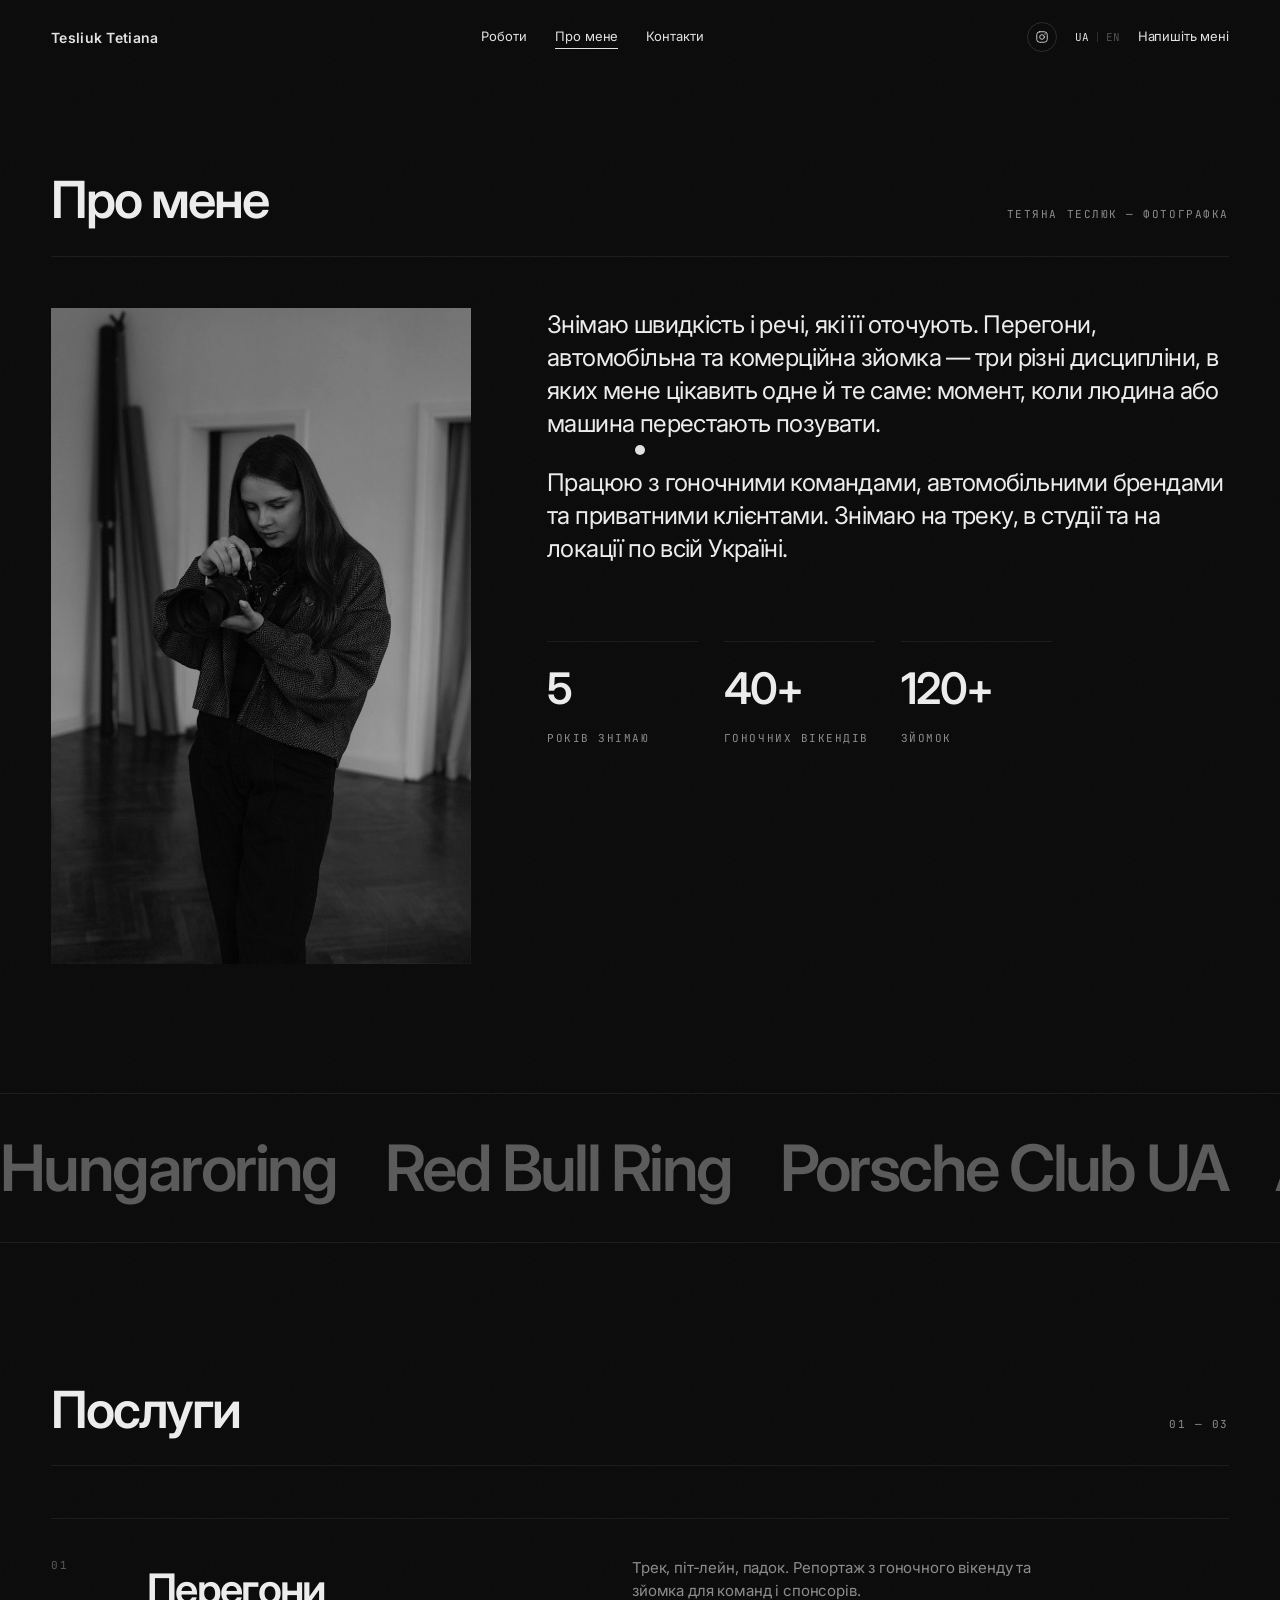
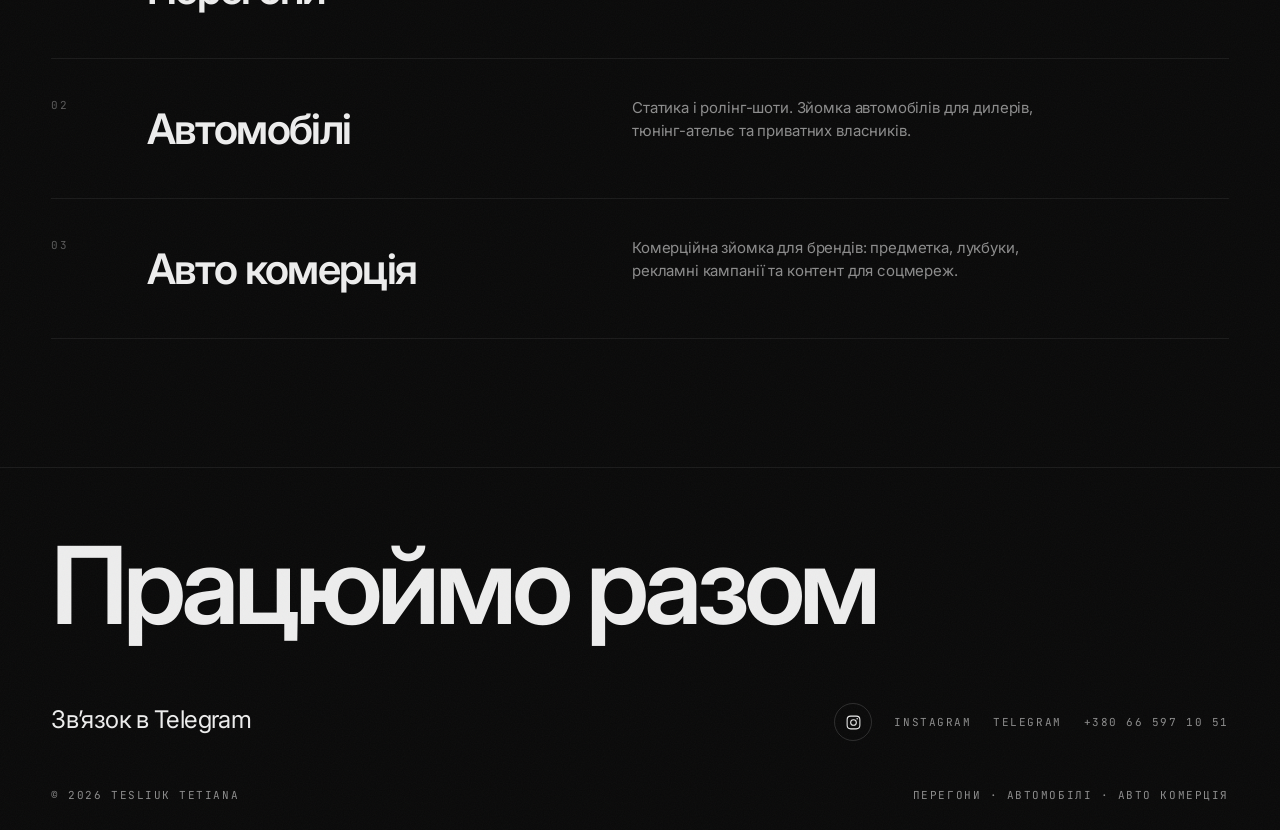
==== commit 7047c686: "Крупный тизер, подвал в строку, 3D-наклон на всех превью - абзац About на главной вдвое крупнее, в ч" ====
--- a/about.html
+++ b/about.html
@@ -99,7 +99,7 @@
 
   <footer class="ftr">
     <h2 class="ftr__big reveal">
-      <span data-i18n="footer.big1">Let’s</span><br><span data-i18n="footer.big2">work</span>
+      <span data-i18n="footer.big1">Let’s</span> <span data-i18n="footer.big2">work</span>
     </h2>
     <div class="ftr__row">
       <a class="lead ul" href="#" data-tglink data-cursor="write" target="_blank" rel="noopener"></a>
--- a/assets/css/style.css
+++ b/assets/css/style.css
@@ -83,6 +83,13 @@
   letter-spacing:-.025em;
   font-weight:400;
 }
+/* крупный тизер в разделе About на главной */
+.lead--big{
+  font-size:clamp(28px,3.6vw,50px);
+  line-height:1.14;
+  letter-spacing:-.04em;
+  max-width:30ch;
+}
 
 /* ---------- link with sliding underline ---------- */
 .ul{ position:relative; display:inline-block; }
@@ -341,7 +348,11 @@
 .frame{
   position:relative; overflow:hidden;
   background:var(--bg-2);
-}
+  transform:perspective(1100px);
+  transition:transform .6s var(--slow), box-shadow .6s var(--ease);
+  will-change:transform;
+}
+.frame.is-lit{ box-shadow:0 32px 70px rgba(0,0,0,.65); z-index:2; }
 .frame::before{ content:""; display:block; padding-top:125%; }   /* 4:5 по умолчанию */
 .frame[data-ratio="landscape"]::before{ padding-top:66.6%; }
 .frame[data-ratio="portrait"]::before{ padding-top:125%; }   /* 4 x 5 */
@@ -356,6 +367,9 @@
   filter:grayscale(1) contrast(1.04);
 }
 .card:hover .frame img{ transform:scale(1.05); filter:grayscale(0) contrast(1.02); }
+
+/* галерея проекта: кадры сразу в цвете */
+.shot .frame img{ filter:none; }
 
 /* одиночная рамка (портрет на About): ч/б -> цвет при наведении */
 .frame--color img{
@@ -550,7 +564,7 @@
   border-top:1px solid var(--line-soft);
   padding:clamp(40px,5vw,70px) var(--pad) 26px;
 }
-.ftr__big{ font-size:clamp(40px,12vw,180px); font-weight:600; letter-spacing:-.05em; line-height:.86; margin:0 0 clamp(30px,5vw,70px); }
+.ftr__big{ font-size:clamp(30px,8.4vw,128px); font-weight:600; letter-spacing:-.05em; line-height:1; margin:0 0 clamp(30px,5vw,70px); white-space:nowrap; }
 .ftr__row{ display:flex; justify-content:space-between; gap:var(--gap); flex-wrap:wrap; }
 .ftr__links{ display:flex; align-items:center; gap:22px; flex-wrap:wrap; }
 .ftr__links .ig{ width:38px; height:38px; }
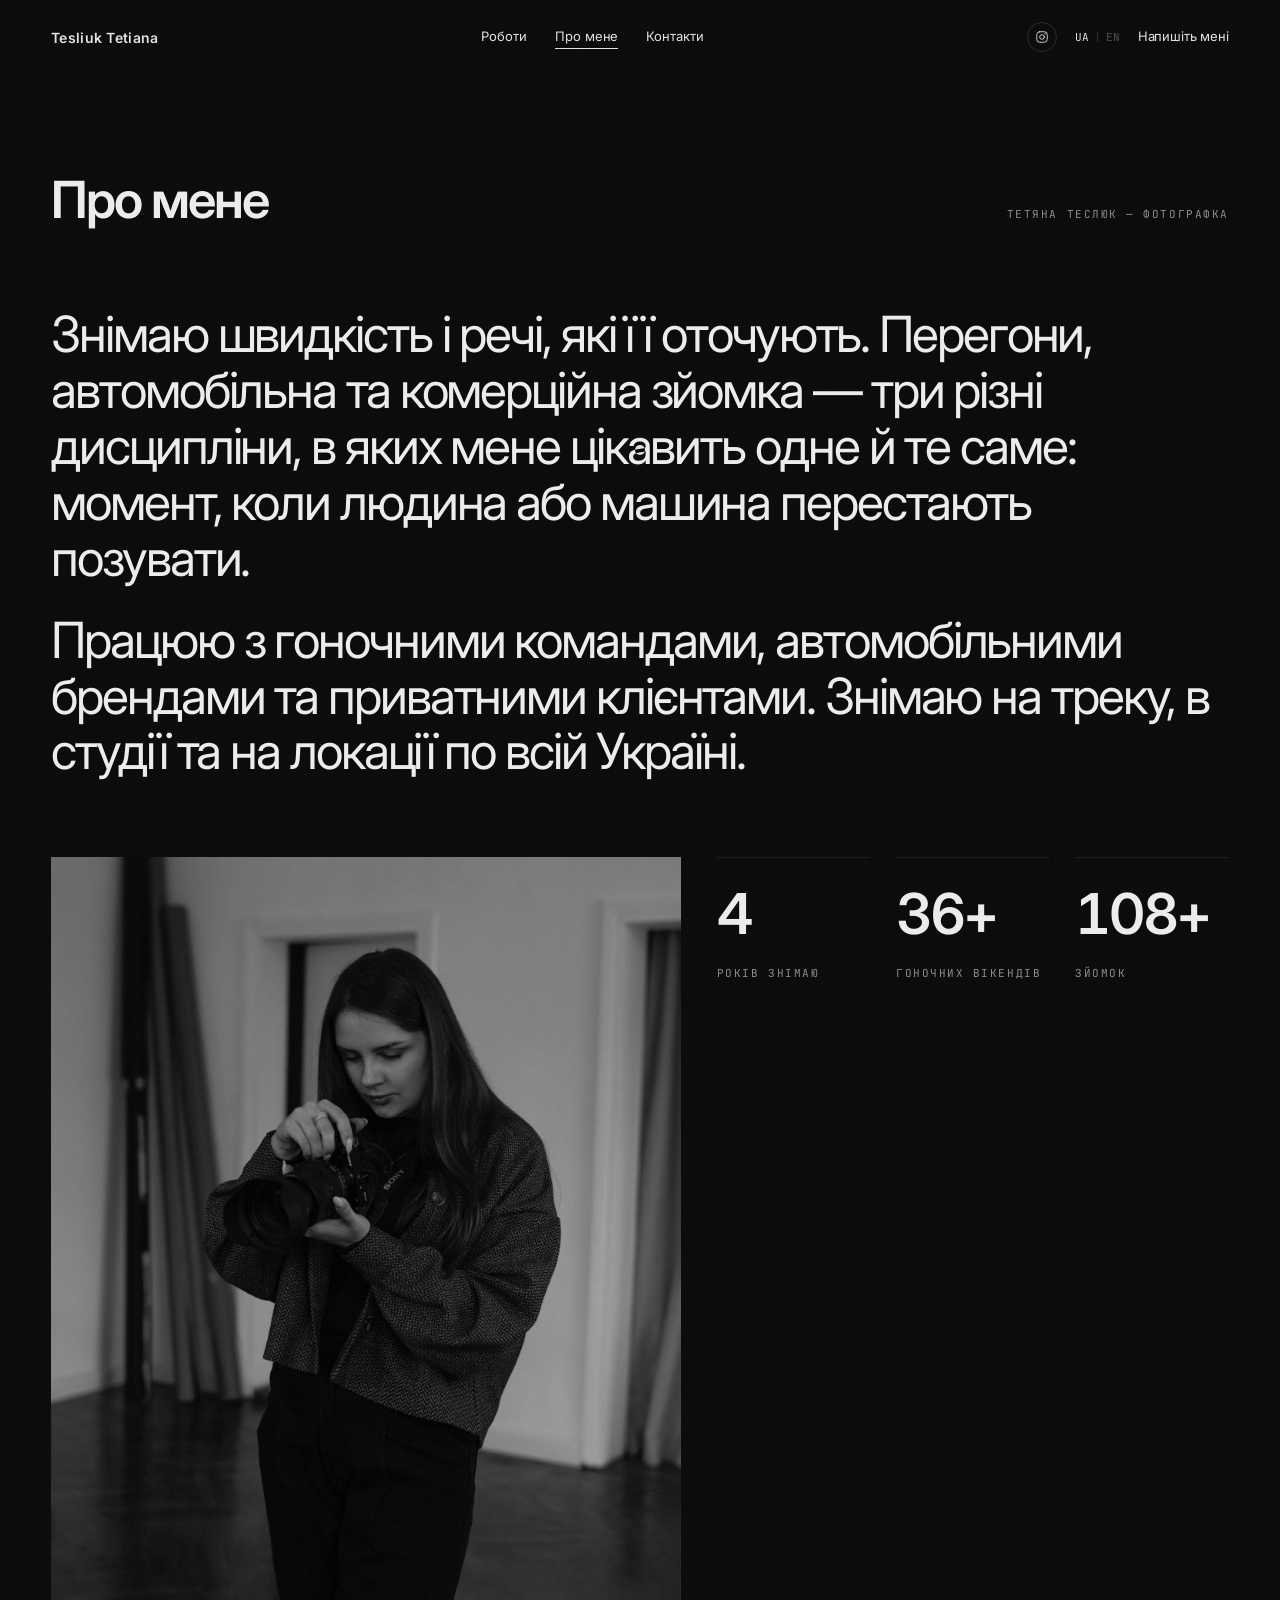
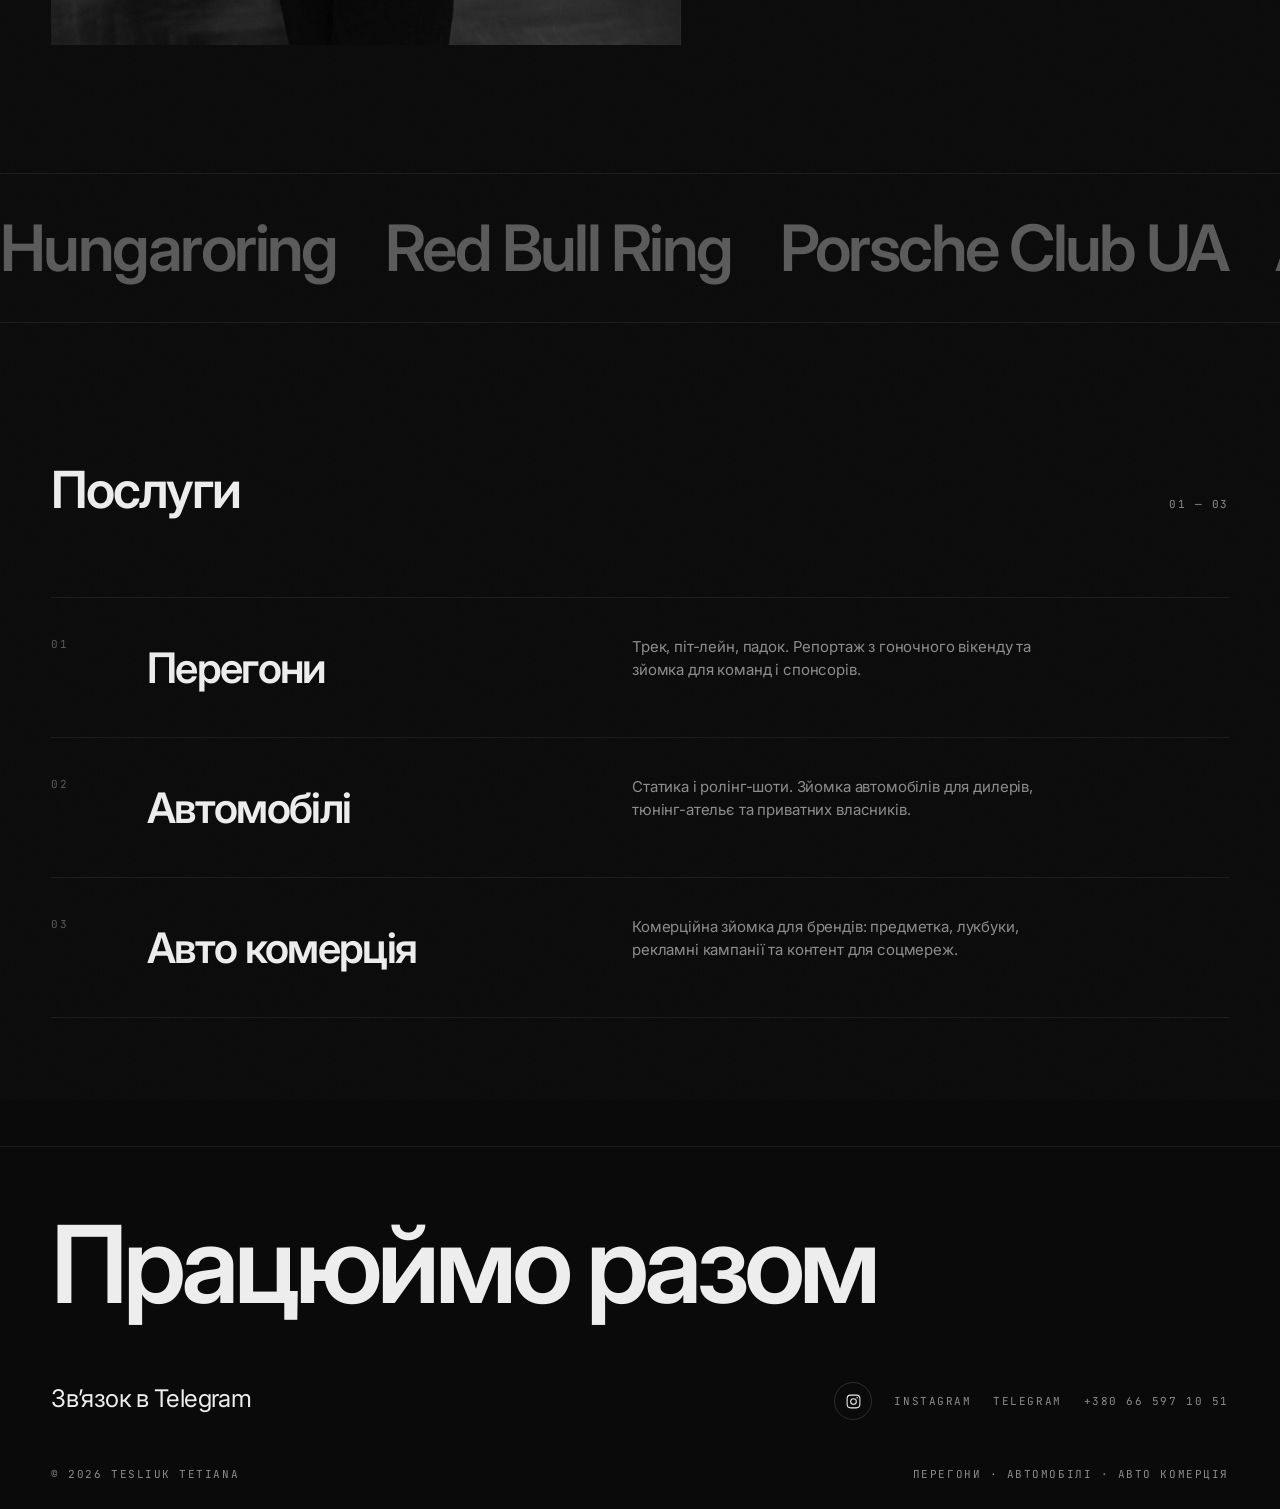
==== commit 173a74cd: "Страница «Про мене»: крупный текст, счётчики, портрет 4:5 - биография вынесена во всю ширину и набра" ====
--- a/about.html
+++ b/about.html
@@ -68,20 +68,20 @@
       <span class="mono" data-i18n="sections.aboutSub">Tetiana Tesliuk — Photographer</span>
     </div>
 
-    <div class="cols">
+    <div class="bio--xl reveal" data-bio></div>
+
+    <div class="cols cols--about">
       <div class="reveal">
-        <div class="frame frame--color" data-ratio="tall" style="max-width:420px">
+        <div class="frame frame--color" data-ratio="portrait" style="max-width:630px">
           <img src="images/about.jpg" alt="Tesliuk Tetiana" loading="lazy">
           <div class="ph"><span>portrait</span></div>
         </div>
       </div>
       <div class="reveal" data-d="1">
-        <div class="lead" data-bio></div>
-
         <div class="facts">
-          <div><b>5</b><span class="mono" data-fact></span></div>
-          <div><b>40+</b><span class="mono" data-fact></span></div>
-          <div><b>120+</b><span class="mono" data-fact></span></div>
+          <div><b data-count="5">5</b><span class="mono" data-fact></span></div>
+          <div><b data-count="40" data-suffix="+">40+</b><span class="mono" data-fact></span></div>
+          <div><b data-count="120" data-suffix="+">120+</b><span class="mono" data-fact></span></div>
         </div>
       </div>
     </div>
--- a/assets/css/style.css
+++ b/assets/css/style.css
@@ -10,7 +10,7 @@
   --fg:        #EDEDED;
   --fg-dim:    #8C8C8C;
   --fg-faint:  #5A5A5A;
-  --accent:    #E23A24;
+  --accent:    #FFFFFF;      /* акцент остаётся белым: эстетика ч/б */
 
   --pad: clamp(20px, 4vw, 64px);
   --gap: clamp(16px, 2vw, 32px);
@@ -42,7 +42,7 @@
 a{ color:inherit; text-decoration:none; }
 button{ font:inherit; color:inherit; background:none; border:0; cursor:pointer; }
 
-::selection{ background:var(--accent); color:#fff; }
+::selection{ background:var(--fg); color:var(--bg); }
 
 /* ---------- film grain over everything ---------- */
 .grain{
@@ -83,6 +83,16 @@
   letter-spacing:-.025em;
   font-weight:400;
 }
+/* биография на странице «Про мене»: во всю ширину, крупно */
+.bio--xl{
+  font-size:clamp(22px,3.9vw,54px);
+  line-height:1.12;
+  letter-spacing:-.042em;
+  margin-bottom:clamp(44px,6vw,88px);
+}
+.bio--xl p{ margin:0 0 .52em; }
+.bio--xl p:last-child{ margin-bottom:0; }
+
 /* крупный тизер в разделе About на главной */
 .lead--big{
   font-size:clamp(28px,3.6vw,50px);
@@ -229,17 +239,18 @@
 /* ---- плывущий коллаж на первом экране ---- */
 .hero__flow{
   --k:1;                      /* множитель масштаба раскладки */
+  --sp:1.08;                  /* множитель промежутков между кадрами */
   position:absolute; inset:0; z-index:1;
   overflow:hidden; pointer-events:none;
 }
 .flow__track{
   position:absolute; top:0; left:0;
   height:100%; display:flex; width:max-content;
-  animation:flowroll 64s linear infinite;
+  animation:flowroll 53s linear infinite;
 }
 .flow__row{
   position:relative; flex:none;
-  width:calc(100vw * var(--k)); height:100%;
+  width:calc(100vw * var(--k) * var(--sp)); height:100%;
 }
 @keyframes flowroll{ to{ transform:translateX(-50%); } }
 
@@ -253,7 +264,7 @@
 
 .fcard{
   position:absolute;
-  left:calc(var(--x) * 1vw * var(--k));
+  left:calc(var(--x) * 1vw * var(--k) * var(--sp));
   top:calc(var(--t) * 1vh);
   width:calc(var(--w) * 1vw * var(--k));
   aspect-ratio:var(--r);
@@ -313,7 +324,6 @@
 .sec__head{
   display:flex; justify-content:space-between; align-items:baseline;
   gap:var(--gap); padding-bottom:18px; margin-bottom:clamp(28px,4vw,54px);
-  border-bottom:1px solid var(--line-soft);
   flex-wrap:wrap;
 }
 .sec__title{ font-size:clamp(26px,4vw,52px); font-weight:600; letter-spacing:-.04em; margin:0; }
@@ -348,11 +358,7 @@
 .frame{
   position:relative; overflow:hidden;
   background:var(--bg-2);
-  transform:perspective(1100px);
-  transition:transform .6s var(--slow), box-shadow .6s var(--ease);
-  will-change:transform;
-}
-.frame.is-lit{ box-shadow:0 32px 70px rgba(0,0,0,.65); z-index:2; }
+}
 .frame::before{ content:""; display:block; padding-top:125%; }   /* 4:5 по умолчанию */
 .frame[data-ratio="landscape"]::before{ padding-top:66.6%; }
 .frame[data-ratio="portrait"]::before{ padding-top:125%; }   /* 4 x 5 */
@@ -463,7 +469,7 @@
 .srv__row:hover > *{ transform:translateX(clamp(18px,3.4vw,56px)); }
 .srv__row:hover::before{ transform:scaleX(1); }
 .srv__row:hover .srv__n{ color:var(--fg); }
-.srv__row:hover .srv__t{ color:var(--accent); }
+.srv__row:hover .srv__t{ color:var(--fg); }
 .srv__row:hover .srv__d{ color:var(--fg); }
 
 /* соседние строки в это время притухают */
@@ -472,7 +478,7 @@
 
 /* подпись под формой: появляется после отправки */
 .form__note{
-  grid-column:1 / -1; margin:14px 0 0; color:var(--accent);
+  grid-column:1 / -1; margin:14px 0 0; color:var(--fg);
   opacity:0; transform:translateY(6px);
   transition:opacity .5s var(--ease), transform .5s var(--ease);
 }
@@ -482,14 +488,15 @@
    ABOUT / TEXT BLOCKS
    ============================================================ */
 .cols{ display:grid; grid-template-columns:1fr 1.45fr; gap:var(--gap); }
+.cols--about{ grid-template-columns:1.25fr 1fr; align-items:start; }
 .cols p{ margin:0 0 1.1em; }
 .cols p:last-child{ margin-bottom:0; }
 
 .about__portrait{ margin-top:clamp(40px,6vw,90px); }
 
-.facts{ display:grid; grid-template-columns:repeat(4,1fr); gap:var(--gap); margin-top:clamp(40px,6vw,80px); }
+.facts{ display:grid; grid-template-columns:repeat(3,1fr); gap:var(--gap); margin-top:0; }
 .facts div{ border-top:1px solid var(--line-soft); padding-top:14px; }
-.facts b{ display:block; font-size:clamp(26px,3.4vw,46px); font-weight:600; letter-spacing:-.04em; margin-bottom:4px; }
+.facts b{ display:block; font-size:clamp(34px,4.4vw,60px); font-weight:600; letter-spacing:-.04em; margin-bottom:4px; font-variant-numeric:tabular-nums; }
 
 /* ============================================================
    PROJECT PAGE
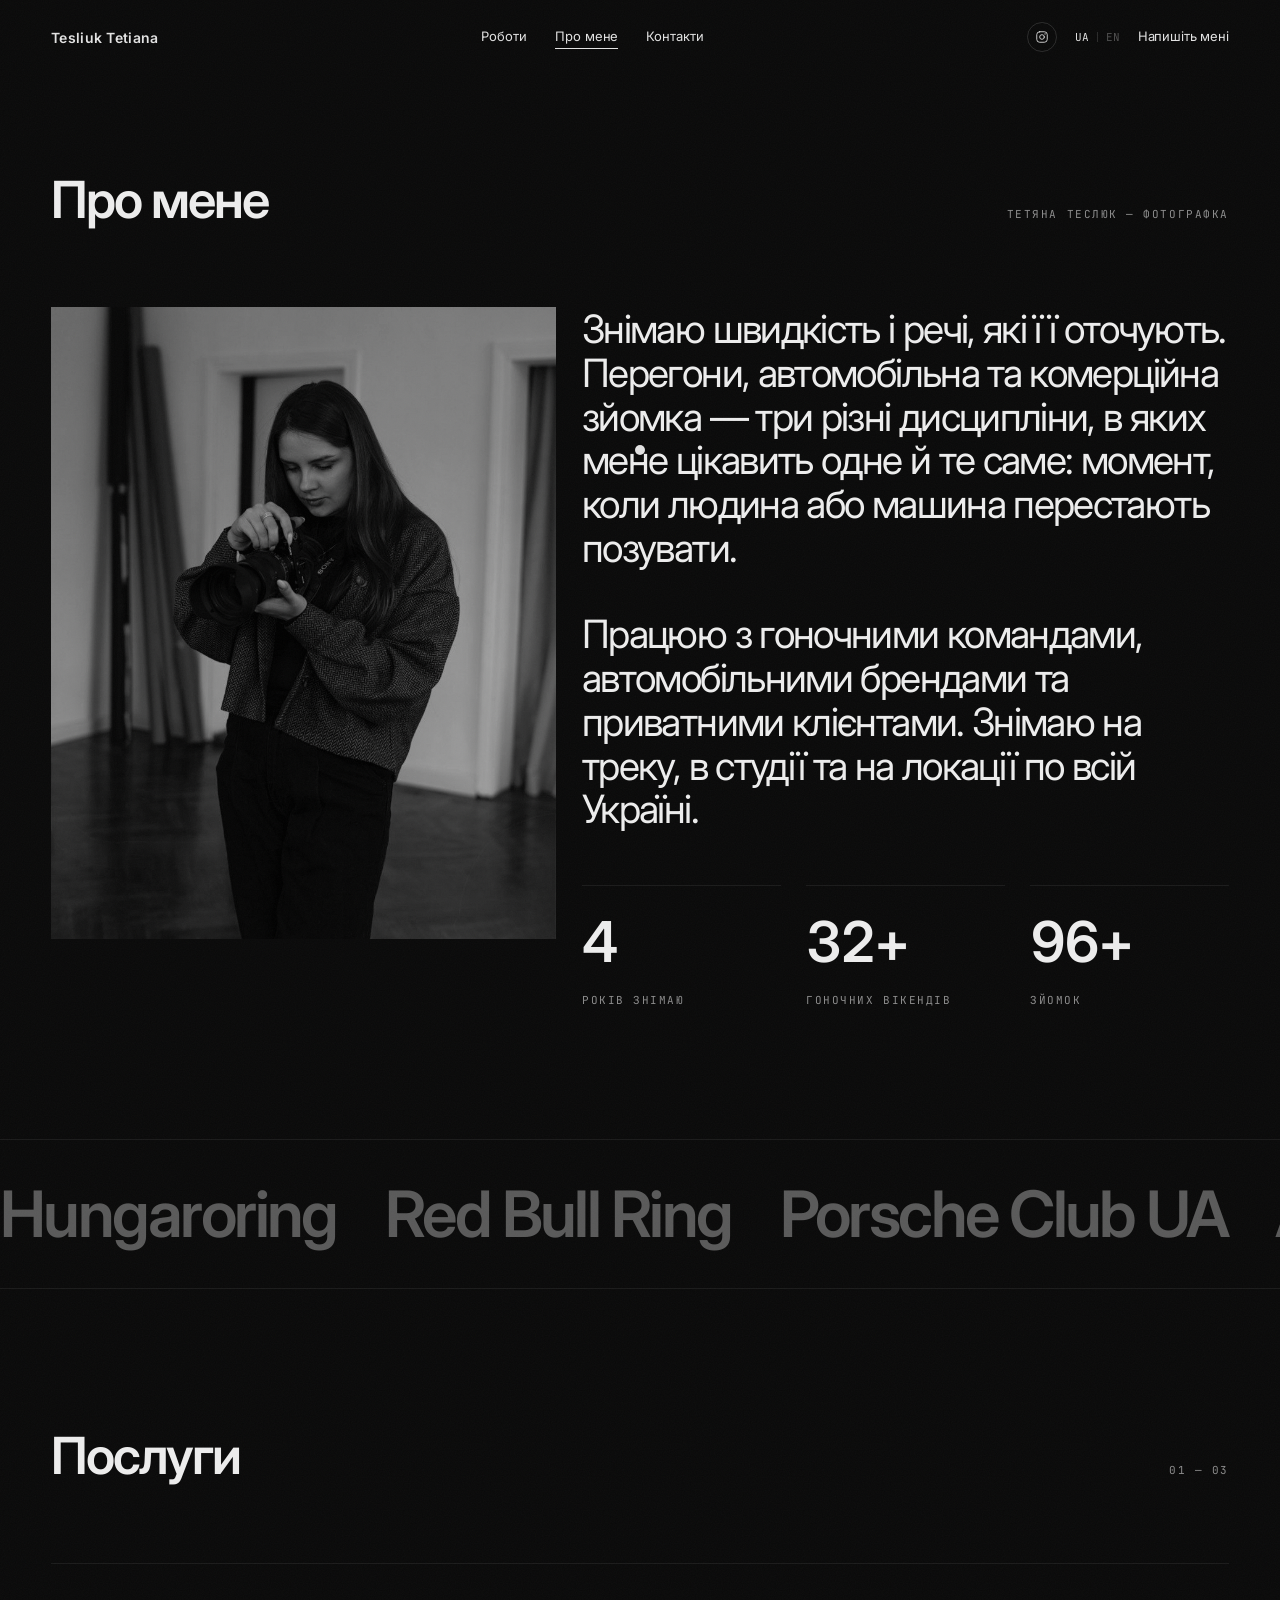
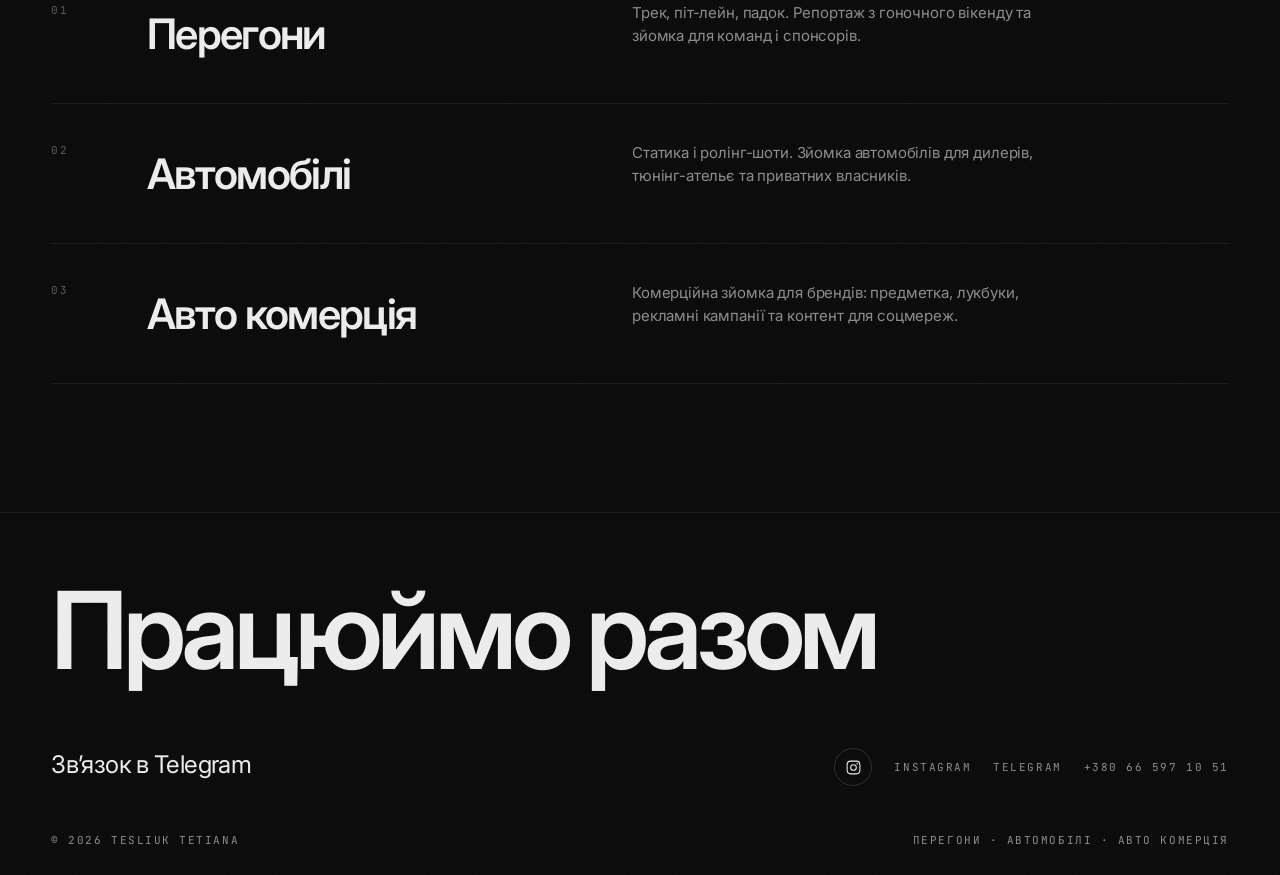
==== commit 2449ade6: "«Про мене»: текст рядом с фотографией, одной шириной с цифрами Биография вернулась в правую колонку " ====
--- a/about.html
+++ b/about.html
@@ -68,8 +68,6 @@
       <span class="mono" data-i18n="sections.aboutSub">Tetiana Tesliuk — Photographer</span>
     </div>
 
-    <div class="bio--xl reveal" data-bio></div>
-
     <div class="cols cols--about">
       <div class="reveal">
         <div class="frame frame--color" data-ratio="portrait" style="max-width:630px">
@@ -78,6 +76,8 @@
         </div>
       </div>
       <div class="reveal" data-d="1">
+        <div class="bio--xl" data-bio></div>
+
         <div class="facts">
           <div><b data-count="5">5</b><span class="mono" data-fact></span></div>
           <div><b data-count="40" data-suffix="+">40+</b><span class="mono" data-fact></span></div>
--- a/assets/css/style.css
+++ b/assets/css/style.css
@@ -85,10 +85,10 @@
 }
 /* биография на странице «Про мене»: во всю ширину, крупно */
 .bio--xl{
-  font-size:clamp(22px,3.9vw,54px);
+  font-size:clamp(20px,3.05vw,44px);
   line-height:1.12;
   letter-spacing:-.042em;
-  margin-bottom:clamp(44px,6vw,88px);
+  margin-bottom:0;
 }
 .bio--xl p{ margin:0 0 .52em; }
 .bio--xl p:last-child{ margin-bottom:0; }
@@ -488,13 +488,13 @@
    ABOUT / TEXT BLOCKS
    ============================================================ */
 .cols{ display:grid; grid-template-columns:1fr 1.45fr; gap:var(--gap); }
-.cols--about{ grid-template-columns:1.25fr 1fr; align-items:start; }
+.cols--about{ grid-template-columns:1fr 1.28fr; align-items:start; }
 .cols p{ margin:0 0 1.1em; }
 .cols p:last-child{ margin-bottom:0; }
 
 .about__portrait{ margin-top:clamp(40px,6vw,90px); }
 
-.facts{ display:grid; grid-template-columns:repeat(3,1fr); gap:var(--gap); margin-top:0; }
+.facts{ display:grid; grid-template-columns:repeat(3,1fr); gap:var(--gap); margin-top:clamp(34px,4.2vw,64px); }
 .facts div{ border-top:1px solid var(--line-soft); padding-top:14px; }
 .facts b{ display:block; font-size:clamp(34px,4.4vw,60px); font-weight:600; letter-spacing:-.04em; margin-bottom:4px; font-variant-numeric:tabular-nums; }
 
